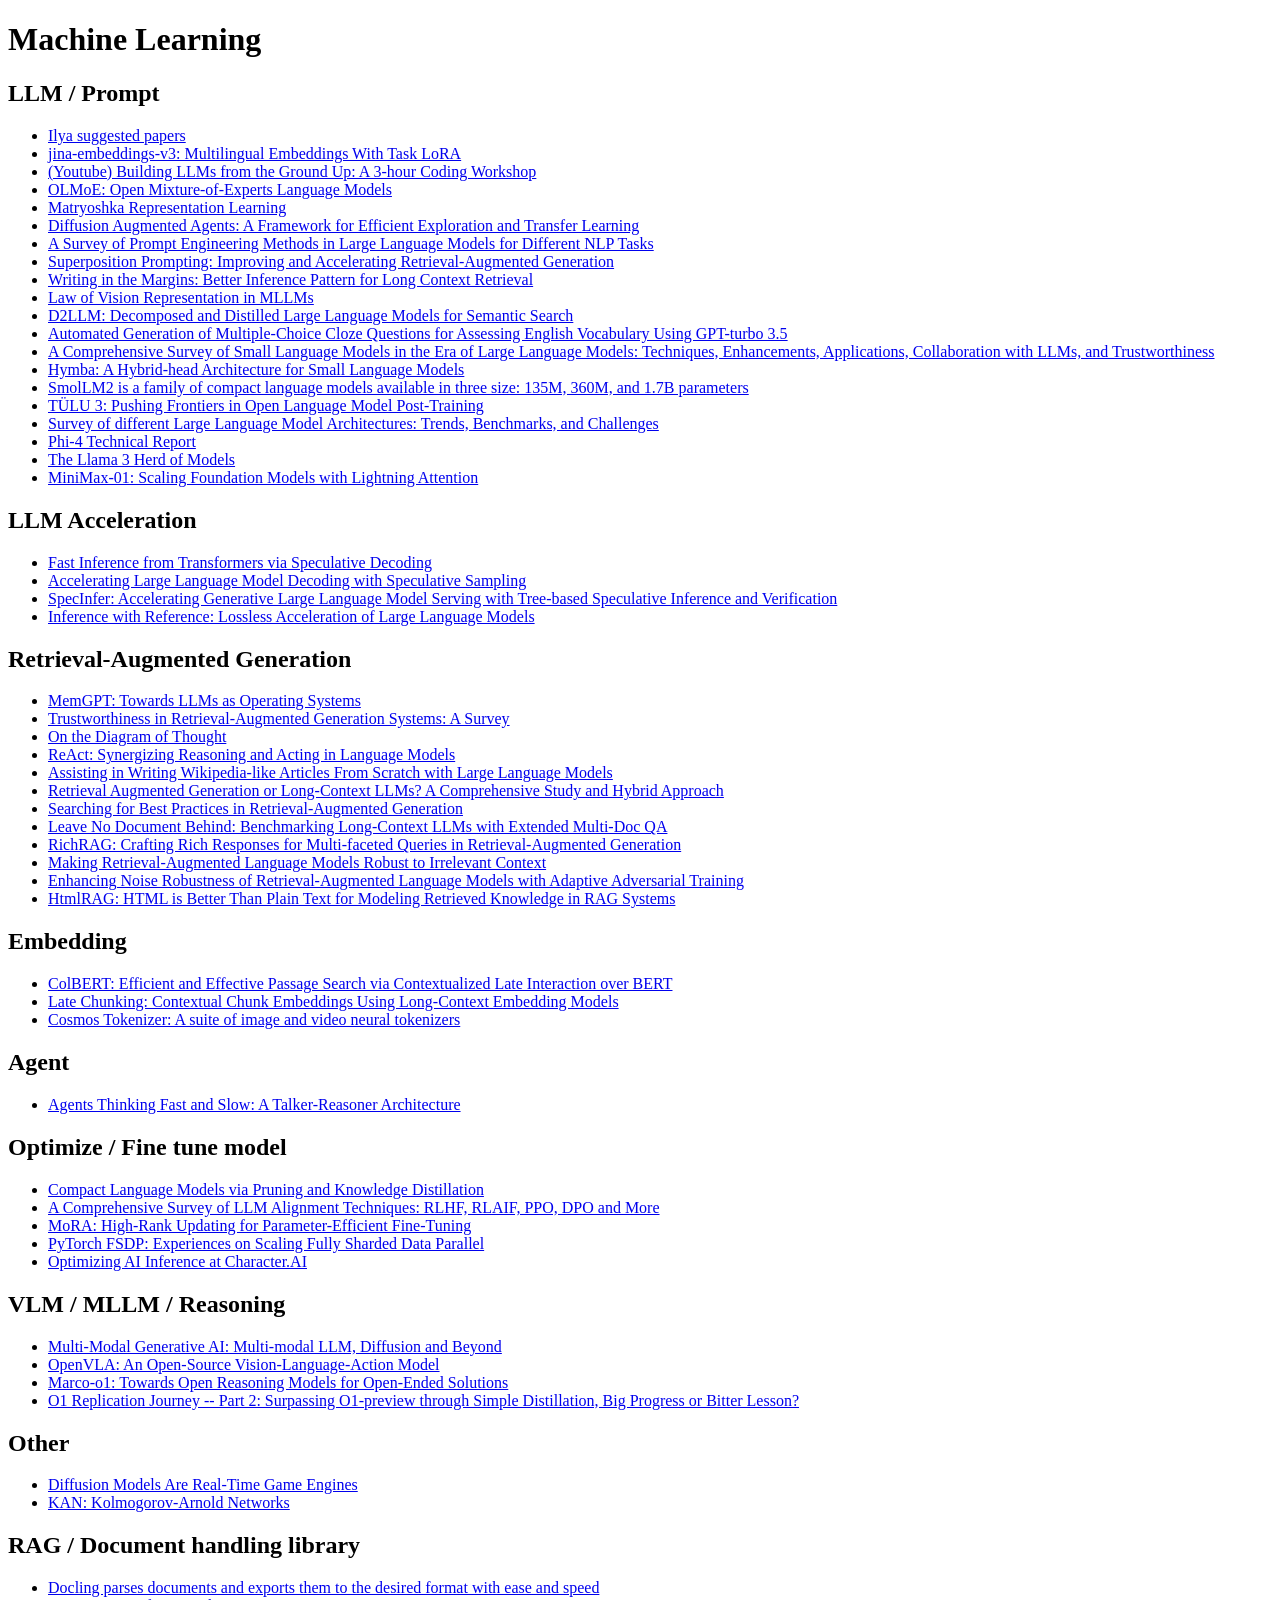
==== index.html @ 099420eb "Update index.html" ====
<!DOCTYPE html>
<html lang="en">
<head>
    <meta charset="UTF-8">
    <meta name="viewport" content="width=device-width, initial-scale=1.0">
    <title>QAM's Learning Materials</title>
</head>
<body>
    <h1>Machine Learning</h1>

    <!-- First Block of List -->
    <div>
        <h2>LLM / Prompt</h2>
        <ul>
            <li><a href="https://arc.net/folder/D0472A20-9C20-4D3F-B145-D2865C0A9FEE" target="_blank">Ilya suggested papers</a></li>
            <li><a href="https://arxiv.org/abs/2409.10173" target="_blank">jina-embeddings-v3: Multilingual Embeddings With Task LoRA</a></li>
            <li><a href="https://www.youtube.com/watch?v=quh7z1q7-uc" target="_blank">(Youtube) Building LLMs from the Ground Up: A 3-hour Coding Workshop</a></li>
            <li><a href="https://arxiv.org/abs/2409.02060" target="_blank">OLMoE: Open Mixture-of-Experts Language Models</a></li>
            <li><a href="https://arxiv.org/abs/2205.13147" target="_blank">Matryoshka Representation Learning</a></li>
            <li><a href="https://arxiv.org/abs/2407.20798" target="_blank">Diffusion Augmented Agents: A Framework for Efficient Exploration and Transfer Learning</a></li>
            <li><a href="https://arxiv.org/abs/2407.12994" target="_blank">A Survey of Prompt Engineering Methods in Large Language Models for Different NLP Tasks</a></li>
            <li><a href="https://arxiv.org/abs/2404.06910" target="_blank">Superposition Prompting: Improving and Accelerating Retrieval-Augmented Generation</a></li>
            <li><a href="https://arxiv.org/abs/2408.14906" target="_blank">Writing in the Margins: Better Inference Pattern for Long Context Retrieval</a></li>
            <li><a href="https://arxiv.org/abs/2408.16357" target="_blank">Law of Vision Representation in MLLMs</a></li>
            <li><a href="https://arxiv.org/abs/2406.17262" target="_blank">D2LLM: Decomposed and Distilled Large Language Models for Semantic Search</a></li>
            <li><a href="https://arxiv.org/abs/2403.02078" target="_blank">Automated Generation of Multiple-Choice Cloze Questions for Assessing English Vocabulary Using GPT-turbo 3.5</a></li>
            <li><a href="https://arxiv.org/abs/2411.03350" target="_blank">A Comprehensive Survey of Small Language Models in the Era of Large Language Models: Techniques, Enhancements, Applications, Collaboration with LLMs, and Trustworthiness</a></li>
            <li><a href="https://arxiv.org/abs/2411.13676" target="_blank">Hymba: A Hybrid-head Architecture for Small Language Models</a></li>
            <li><a href="https://github.com/huggingface/smollm" target="_blank">SmolLM2 is a family of compact language models available in three size: 135M, 360M, and 1.7B parameters</a></li>
            <li><a href="https://allenai.org/papers/tulu-3-report.pdf" target="_blank">TÜLU 3: Pushing Frontiers in Open Language Model Post-Training</a></li>
            <li><a href="https://arxiv.org/abs/2412.03220" target="_blank">Survey of different Large Language Model Architectures: Trends, Benchmarks, and Challenges</a></li>
            <li><a href="https://arxiv.org/abs/2412.08905" target="_blank">Phi-4 Technical Report</a></li>
            <li><a href="https://arxiv.org/abs/2407.21783" target="_blank">The Llama 3 Herd of Models</a></li>
            <li><a href="https://arxiv.org/abs/2501.08313" target="_blank">MiniMax-01: Scaling Foundation Models with Lightning Attention</a></li>
        </ul>
    </div>

    <!-- Block of List -->
    <div>
        <h2>LLM Acceleration</h2>
        <ul>
            <li><a href="https://arxiv.org/abs/2211.17192" target="_blank">Fast Inference from Transformers via Speculative Decoding</a></li>
            <li><a href="https://arxiv.org/abs/2302.01318" target="_blank">Accelerating Large Language Model Decoding with Speculative Sampling</a></li>
            <li><a href="https://arxiv.org/abs/2305.09781" target="_blank">SpecInfer: Accelerating Generative Large Language Model Serving with Tree-based Speculative Inference and Verification</a></li>
            <li><a href="https://arxiv.org/abs/2304.04487" target="_blank">Inference with Reference: Lossless Acceleration of Large Language Models</a></li>
            
        </ul>
    </div>
    
    <!-- Second Block of List -->
    <div>
        <h2>Retrieval-Augmented Generation</h2>
        <ul>
            <li><a href="https://arxiv.org/abs/2310.08560" target="_blank">MemGPT: Towards LLMs as Operating Systems</a></li>
            <li><a href="https://arxiv.org/abs/2409.10102" target="_blank">Trustworthiness in Retrieval-Augmented Generation Systems: A Survey</a></li>
            <li><a href="https://arxiv.org/abs/2409.10038" target="_blank">On the Diagram of Thought</a></li>
            <li><a href="https://arxiv.org/abs/2210.03629" target="_blank">ReAct: Synergizing Reasoning and Acting in Language Models</a></li>
            <li><a href="https://arxiv.org/abs/2402.14207" target="_blank">Assisting in Writing Wikipedia-like Articles From Scratch with Large Language Models</a></li>
            <li><a href="https://arxiv.org/abs/2407.16833" target="_blank">Retrieval Augmented Generation or Long-Context LLMs? A Comprehensive Study and Hybrid Approach</a></li>
            <li><a href="https://arxiv.org/abs/2407.01219" target="_blank">Searching for Best Practices in Retrieval-Augmented Generation</a></li>
            <li><a href="https://arxiv.org/abs/2406.17419" target="_blank">Leave No Document Behind: Benchmarking Long-Context LLMs with Extended Multi-Doc QA</a></li>
            <li><a href="https://arxiv.org/abs/2406.12566" target="_blank">RichRAG: Crafting Rich Responses for Multi-faceted Queries in Retrieval-Augmented Generation</a></li>
            <li><a href="https://arxiv.org/abs/2310.01558" target="_blank">Making Retrieval-Augmented Language Models Robust to Irrelevant Context</a></li>
            <li><a href="https://arxiv.org/abs/2405.20978" target="_blank">Enhancing Noise Robustness of Retrieval-Augmented Language Models with Adaptive Adversarial Training</a></li>
            <li><a href="https://arxiv.org/abs/2411.02959" target="_blank">HtmlRAG: HTML is Better Than Plain Text for Modeling Retrieved Knowledge in RAG Systems</a></li>
        </ul>
    </div>

    <!-- Block of List -->
    <div>
        <h2>Embedding</h2>
        <ul>
            <li><a href="https://arxiv.org/abs/2004.12832" target="_blank">ColBERT: Efficient and Effective Passage Search via Contextualized Late Interaction over BERT</a></li>
            <li><a href="https://arxiv.org/abs/2409.04701" target="_blank">Late Chunking: Contextual Chunk Embeddings Using Long-Context Embedding Models</a></li>
            <li><a href="https://github.com/NVIDIA/Cosmos-Tokenizer?tab=readme-ov-file" target="_blank">Cosmos Tokenizer: A suite of image and video neural tokenizers</a></li>
            
        </ul>
    </div>
    
    <!-- Block of List -->
    <div>
        <h2>Agent</h2>
        <ul>
            <li><a href="https://arxiv.org/abs/2410.08328" target="_blank">Agents Thinking Fast and Slow: A Talker-Reasoner Architecture</a></li>
        </ul>
    </div>

    <!-- Third Block of List -->
    <div>
        <h2>Optimize / Fine tune model</h2>
        <ul>
            <li><a href="https://arxiv.org/abs/2407.14679" target="_blank">Compact Language Models via Pruning and Knowledge Distillation</a></li>
            <li><a href="https://arxiv.org/abs/2407.16216" target="_blank">A Comprehensive Survey of LLM Alignment Techniques: RLHF, RLAIF, PPO, DPO and More</a></li>
            <li><a href="https://arxiv.org/abs/2405.12130" target="_blank">MoRA: High-Rank Updating for Parameter-Efficient Fine-Tuning</a></li>
            <li><a href="https://arxiv.org/abs/2304.11277" target="_blank">PyTorch FSDP: Experiences on Scaling Fully Sharded Data Parallel</a></li>
            <li><a href="https://research.character.ai/optimizing-inference/" target="_blank">Optimizing AI Inference at Character.AI</a></li>
        </ul>
    </div>

    <!-- Fourth Block of List -->
    <div>
        <h2>VLM / MLLM / Reasoning</h2>
        <ul>
            <li><a href="https://arxiv.org/abs/2409.14993" target="_blank">Multi-Modal Generative AI: Multi-modal LLM, Diffusion and Beyond</a></li>
            <li><a href="https://arxiv.org/abs/2406.09246" target="_blank">OpenVLA: An Open-Source Vision-Language-Action Model</a></li>
            <li><a href="https://arxiv.org/abs/2411.14405" target="_blank">Marco-o1: Towards Open Reasoning Models for Open-Ended Solutions</a></li>
            <li><a href="https://arxiv.org/abs/2411.16489" target="_blank">O1 Replication Journey -- Part 2: Surpassing O1-preview through Simple Distillation, Big Progress or Bitter Lesson?</a></li>
        </ul>
    </div>

    <!-- Fifth Block of List -->
    <div>
        <h2>Other</h2>
        <ul>
            <li><a href="https://arxiv.org/abs/2408.14837" target="_blank">Diffusion Models Are Real-Time Game Engines</a></li>
            <li><a href="https://arxiv.org/abs/2404.19756" target="_blank">KAN: Kolmogorov-Arnold Networks</a></li>
        </ul>
    </div>

    <!-- Sixth Block of List -->
    <div>
        <h2>RAG / Document handling library</h2>
        <ul>
            <li><a href="https://github.com/DS4SD/docling?tab=readme-ov-file" target="_blank">Docling parses documents and exports them to the desired format with ease and speed</a></li>
            <li><a href="https://github.com/crewAIInc/crewAI" target="_blank">CrewAI Agent framework</a></li>
        </ul>
    </div>
</body>
</html>
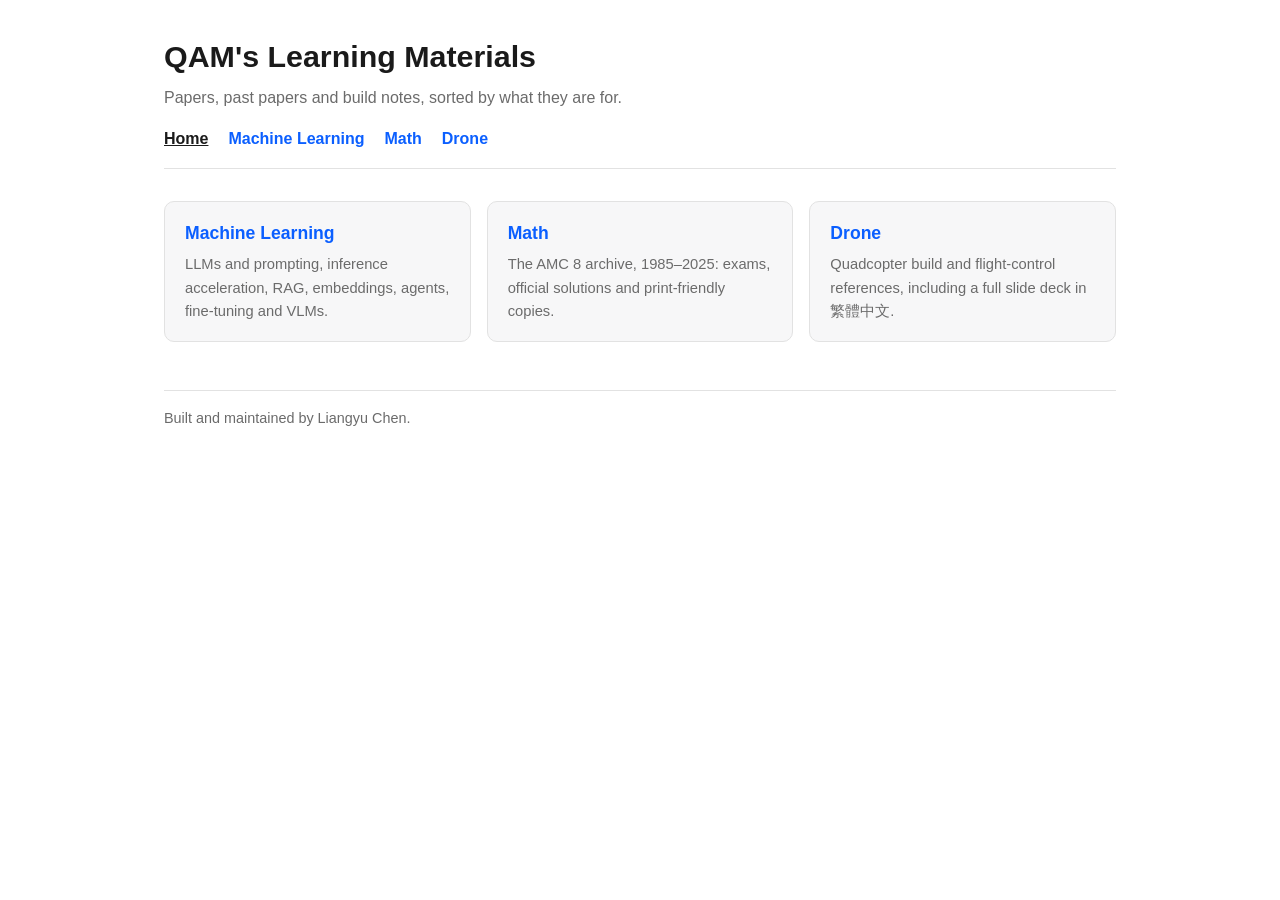
==== commit 5dbb8cf9: "split site into machine learning, math and drone pages index.html becomes a hub linking to three sec" ====
--- a/index.html
+++ b/index.html
@@ -4,126 +4,37 @@
     <meta charset="UTF-8">
     <meta name="viewport" content="width=device-width, initial-scale=1.0">
     <title>QAM's Learning Materials</title>
+    <link rel="stylesheet" href="style.css">
 </head>
 <body>
-    <h1>Machine Learning</h1>
+    <header>
+        <h1>QAM's Learning Materials</h1>
+        <p class="tagline">Papers, past papers and build notes, sorted by what they are for.</p>
+        <nav>
+            <a href="index.html" aria-current="page">Home</a>
+            <a href="ml.html">Machine Learning</a>
+            <a href="math.html">Math</a>
+            <a href="drone.html">Drone</a>
+        </nav>
+    </header>
 
-    <!-- First Block of List -->
-    <div>
-        <h2>LLM / Prompt</h2>
-        <ul>
-            <li><a href="https://arc.net/folder/D0472A20-9C20-4D3F-B145-D2865C0A9FEE" target="_blank">Ilya suggested papers</a></li>
-            <li><a href="https://arxiv.org/abs/2409.10173" target="_blank">jina-embeddings-v3: Multilingual Embeddings With Task LoRA</a></li>
-            <li><a href="https://www.youtube.com/watch?v=quh7z1q7-uc" target="_blank">(Youtube) Building LLMs from the Ground Up: A 3-hour Coding Workshop</a></li>
-            <li><a href="https://arxiv.org/abs/2409.02060" target="_blank">OLMoE: Open Mixture-of-Experts Language Models</a></li>
-            <li><a href="https://arxiv.org/abs/2205.13147" target="_blank">Matryoshka Representation Learning</a></li>
-            <li><a href="https://arxiv.org/abs/2407.20798" target="_blank">Diffusion Augmented Agents: A Framework for Efficient Exploration and Transfer Learning</a></li>
-            <li><a href="https://arxiv.org/abs/2407.12994" target="_blank">A Survey of Prompt Engineering Methods in Large Language Models for Different NLP Tasks</a></li>
-            <li><a href="https://arxiv.org/abs/2404.06910" target="_blank">Superposition Prompting: Improving and Accelerating Retrieval-Augmented Generation</a></li>
-            <li><a href="https://arxiv.org/abs/2408.14906" target="_blank">Writing in the Margins: Better Inference Pattern for Long Context Retrieval</a></li>
-            <li><a href="https://arxiv.org/abs/2408.16357" target="_blank">Law of Vision Representation in MLLMs</a></li>
-            <li><a href="https://arxiv.org/abs/2406.17262" target="_blank">D2LLM: Decomposed and Distilled Large Language Models for Semantic Search</a></li>
-            <li><a href="https://arxiv.org/abs/2403.02078" target="_blank">Automated Generation of Multiple-Choice Cloze Questions for Assessing English Vocabulary Using GPT-turbo 3.5</a></li>
-            <li><a href="https://arxiv.org/abs/2411.03350" target="_blank">A Comprehensive Survey of Small Language Models in the Era of Large Language Models: Techniques, Enhancements, Applications, Collaboration with LLMs, and Trustworthiness</a></li>
-            <li><a href="https://arxiv.org/abs/2411.13676" target="_blank">Hymba: A Hybrid-head Architecture for Small Language Models</a></li>
-            <li><a href="https://github.com/huggingface/smollm" target="_blank">SmolLM2 is a family of compact language models available in three size: 135M, 360M, and 1.7B parameters</a></li>
-            <li><a href="https://allenai.org/papers/tulu-3-report.pdf" target="_blank">TÜLU 3: Pushing Frontiers in Open Language Model Post-Training</a></li>
-            <li><a href="https://arxiv.org/abs/2412.03220" target="_blank">Survey of different Large Language Model Architectures: Trends, Benchmarks, and Challenges</a></li>
-            <li><a href="https://arxiv.org/abs/2412.08905" target="_blank">Phi-4 Technical Report</a></li>
-            <li><a href="https://arxiv.org/abs/2407.21783" target="_blank">The Llama 3 Herd of Models</a></li>
-            <li><a href="https://arxiv.org/abs/2501.08313" target="_blank">MiniMax-01: Scaling Foundation Models with Lightning Attention</a></li>
-        </ul>
+    <div class="cards">
+        <a class="card" href="ml.html">
+            <h3>Machine Learning</h3>
+            <p>LLMs and prompting, inference acceleration, RAG, embeddings, agents, fine-tuning and VLMs.</p>
+        </a>
+        <a class="card" href="math.html">
+            <h3>Math</h3>
+            <p>The AMC 8 archive, 1985&ndash;2025: exams, official solutions and print-friendly copies.</p>
+        </a>
+        <a class="card" href="drone.html">
+            <h3>Drone</h3>
+            <p>Quadcopter build and flight-control references, including a full slide deck in 繁體中文.</p>
+        </a>
     </div>
 
-    <!-- Block of List -->
-    <div>
-        <h2>LLM Acceleration</h2>
-        <ul>
-            <li><a href="https://arxiv.org/abs/2211.17192" target="_blank">Fast Inference from Transformers via Speculative Decoding</a></li>
-            <li><a href="https://arxiv.org/abs/2302.01318" target="_blank">Accelerating Large Language Model Decoding with Speculative Sampling</a></li>
-            <li><a href="https://arxiv.org/abs/2305.09781" target="_blank">SpecInfer: Accelerating Generative Large Language Model Serving with Tree-based Speculative Inference and Verification</a></li>
-            <li><a href="https://arxiv.org/abs/2304.04487" target="_blank">Inference with Reference: Lossless Acceleration of Large Language Models</a></li>
-            
-        </ul>
-    </div>
-    
-    <!-- Second Block of List -->
-    <div>
-        <h2>Retrieval-Augmented Generation</h2>
-        <ul>
-            <li><a href="https://arxiv.org/abs/2310.08560" target="_blank">MemGPT: Towards LLMs as Operating Systems</a></li>
-            <li><a href="https://arxiv.org/abs/2409.10102" target="_blank">Trustworthiness in Retrieval-Augmented Generation Systems: A Survey</a></li>
-            <li><a href="https://arxiv.org/abs/2409.10038" target="_blank">On the Diagram of Thought</a></li>
-            <li><a href="https://arxiv.org/abs/2210.03629" target="_blank">ReAct: Synergizing Reasoning and Acting in Language Models</a></li>
-            <li><a href="https://arxiv.org/abs/2402.14207" target="_blank">Assisting in Writing Wikipedia-like Articles From Scratch with Large Language Models</a></li>
-            <li><a href="https://arxiv.org/abs/2407.16833" target="_blank">Retrieval Augmented Generation or Long-Context LLMs? A Comprehensive Study and Hybrid Approach</a></li>
-            <li><a href="https://arxiv.org/abs/2407.01219" target="_blank">Searching for Best Practices in Retrieval-Augmented Generation</a></li>
-            <li><a href="https://arxiv.org/abs/2406.17419" target="_blank">Leave No Document Behind: Benchmarking Long-Context LLMs with Extended Multi-Doc QA</a></li>
-            <li><a href="https://arxiv.org/abs/2406.12566" target="_blank">RichRAG: Crafting Rich Responses for Multi-faceted Queries in Retrieval-Augmented Generation</a></li>
-            <li><a href="https://arxiv.org/abs/2310.01558" target="_blank">Making Retrieval-Augmented Language Models Robust to Irrelevant Context</a></li>
-            <li><a href="https://arxiv.org/abs/2405.20978" target="_blank">Enhancing Noise Robustness of Retrieval-Augmented Language Models with Adaptive Adversarial Training</a></li>
-            <li><a href="https://arxiv.org/abs/2411.02959" target="_blank">HtmlRAG: HTML is Better Than Plain Text for Modeling Retrieved Knowledge in RAG Systems</a></li>
-        </ul>
-    </div>
-
-    <!-- Block of List -->
-    <div>
-        <h2>Embedding</h2>
-        <ul>
-            <li><a href="https://arxiv.org/abs/2004.12832" target="_blank">ColBERT: Efficient and Effective Passage Search via Contextualized Late Interaction over BERT</a></li>
-            <li><a href="https://arxiv.org/abs/2409.04701" target="_blank">Late Chunking: Contextual Chunk Embeddings Using Long-Context Embedding Models</a></li>
-            <li><a href="https://github.com/NVIDIA/Cosmos-Tokenizer?tab=readme-ov-file" target="_blank">Cosmos Tokenizer: A suite of image and video neural tokenizers</a></li>
-            
-        </ul>
-    </div>
-    
-    <!-- Block of List -->
-    <div>
-        <h2>Agent</h2>
-        <ul>
-            <li><a href="https://arxiv.org/abs/2410.08328" target="_blank">Agents Thinking Fast and Slow: A Talker-Reasoner Architecture</a></li>
-        </ul>
-    </div>
-
-    <!-- Third Block of List -->
-    <div>
-        <h2>Optimize / Fine tune model</h2>
-        <ul>
-            <li><a href="https://arxiv.org/abs/2407.14679" target="_blank">Compact Language Models via Pruning and Knowledge Distillation</a></li>
-            <li><a href="https://arxiv.org/abs/2407.16216" target="_blank">A Comprehensive Survey of LLM Alignment Techniques: RLHF, RLAIF, PPO, DPO and More</a></li>
-            <li><a href="https://arxiv.org/abs/2405.12130" target="_blank">MoRA: High-Rank Updating for Parameter-Efficient Fine-Tuning</a></li>
-            <li><a href="https://arxiv.org/abs/2304.11277" target="_blank">PyTorch FSDP: Experiences on Scaling Fully Sharded Data Parallel</a></li>
-            <li><a href="https://research.character.ai/optimizing-inference/" target="_blank">Optimizing AI Inference at Character.AI</a></li>
-        </ul>
-    </div>
-
-    <!-- Fourth Block of List -->
-    <div>
-        <h2>VLM / MLLM / Reasoning</h2>
-        <ul>
-            <li><a href="https://arxiv.org/abs/2409.14993" target="_blank">Multi-Modal Generative AI: Multi-modal LLM, Diffusion and Beyond</a></li>
-            <li><a href="https://arxiv.org/abs/2406.09246" target="_blank">OpenVLA: An Open-Source Vision-Language-Action Model</a></li>
-            <li><a href="https://arxiv.org/abs/2411.14405" target="_blank">Marco-o1: Towards Open Reasoning Models for Open-Ended Solutions</a></li>
-            <li><a href="https://arxiv.org/abs/2411.16489" target="_blank">O1 Replication Journey -- Part 2: Surpassing O1-preview through Simple Distillation, Big Progress or Bitter Lesson?</a></li>
-        </ul>
-    </div>
-
-    <!-- Fifth Block of List -->
-    <div>
-        <h2>Other</h2>
-        <ul>
-            <li><a href="https://arxiv.org/abs/2408.14837" target="_blank">Diffusion Models Are Real-Time Game Engines</a></li>
-            <li><a href="https://arxiv.org/abs/2404.19756" target="_blank">KAN: Kolmogorov-Arnold Networks</a></li>
-        </ul>
-    </div>
-
-    <!-- Sixth Block of List -->
-    <div>
-        <h2>RAG / Document handling library</h2>
-        <ul>
-            <li><a href="https://github.com/DS4SD/docling?tab=readme-ov-file" target="_blank">Docling parses documents and exports them to the desired format with ease and speed</a></li>
-            <li><a href="https://github.com/crewAIInc/crewAI" target="_blank">CrewAI Agent framework</a></li>
-        </ul>
-    </div>
+    <footer>
+        Built and maintained by Liangyu Chen.
+    </footer>
 </body>
 </html>
--- a/style.css
+++ b/style.css
@@ -0,0 +1,77 @@
+:root {
+    --bg: #ffffff;
+    --fg: #1a1a1a;
+    --muted: #6b6b6b;
+    --link: #0b5fff;
+    --border: #e2e2e2;
+    --card: #f7f7f8;
+}
+
+@media (prefers-color-scheme: dark) {
+    :root {
+        --bg: #16181c;
+        --fg: #e8e8ea;
+        --muted: #9a9aa2;
+        --link: #6ea8ff;
+        --border: #2c2f36;
+        --card: #1e2126;
+    }
+}
+
+* { box-sizing: border-box; }
+
+body {
+    margin: 0 auto;
+    padding: 2rem 1.25rem 4rem;
+    max-width: 62rem;
+    background: var(--bg);
+    color: var(--fg);
+    font: 16px/1.6 -apple-system, BlinkMacSystemFont, "Segoe UI", "Helvetica Neue",
+          "PingFang TC", "Microsoft JhengHei", Arial, sans-serif;
+}
+
+a { color: var(--link); }
+a:hover { text-decoration: none; }
+
+header { border-bottom: 1px solid var(--border); margin-bottom: 2rem; }
+header h1 { margin: 0 0 .25rem; font-size: 1.9rem; }
+header p.tagline { margin: 0 0 1rem; color: var(--muted); }
+
+nav { margin: 0 0 1rem; display: flex; flex-wrap: wrap; gap: .5rem 1.25rem; }
+nav a { text-decoration: none; font-weight: 600; }
+nav a[aria-current="page"] { color: var(--fg); text-decoration: underline; }
+
+h2 {
+    margin: 2.25rem 0 .5rem;
+    font-size: 1.2rem;
+    border-bottom: 1px solid var(--border);
+    padding-bottom: .3rem;
+}
+
+ul { padding-left: 1.25rem; }
+li { margin: .3rem 0; }
+
+.cards { display: grid; gap: 1rem; grid-template-columns: repeat(auto-fit, minmax(16rem, 1fr)); }
+.card {
+    display: block;
+    padding: 1.1rem 1.25rem;
+    background: var(--card);
+    border: 1px solid var(--border);
+    border-radius: 10px;
+    text-decoration: none;
+    color: inherit;
+}
+.card:hover { border-color: var(--link); }
+.card h3 { margin: 0 0 .35rem; font-size: 1.1rem; color: var(--link); }
+.card p { margin: 0; color: var(--muted); font-size: .92rem; }
+
+.table-wrap { overflow-x: auto; }
+table { border-collapse: collapse; width: 100%; font-size: .95rem; }
+th, td { text-align: left; padding: .4rem .75rem; border-bottom: 1px solid var(--border); }
+th { color: var(--muted); font-weight: 600; }
+td.year { font-variant-numeric: tabular-nums; white-space: nowrap; }
+td.none { color: var(--muted); }
+
+footer { margin-top: 3rem; padding-top: 1rem; border-top: 1px solid var(--border); color: var(--muted); font-size: .9rem; }
+
+.muted { color: var(--muted); font-size: .85em; }
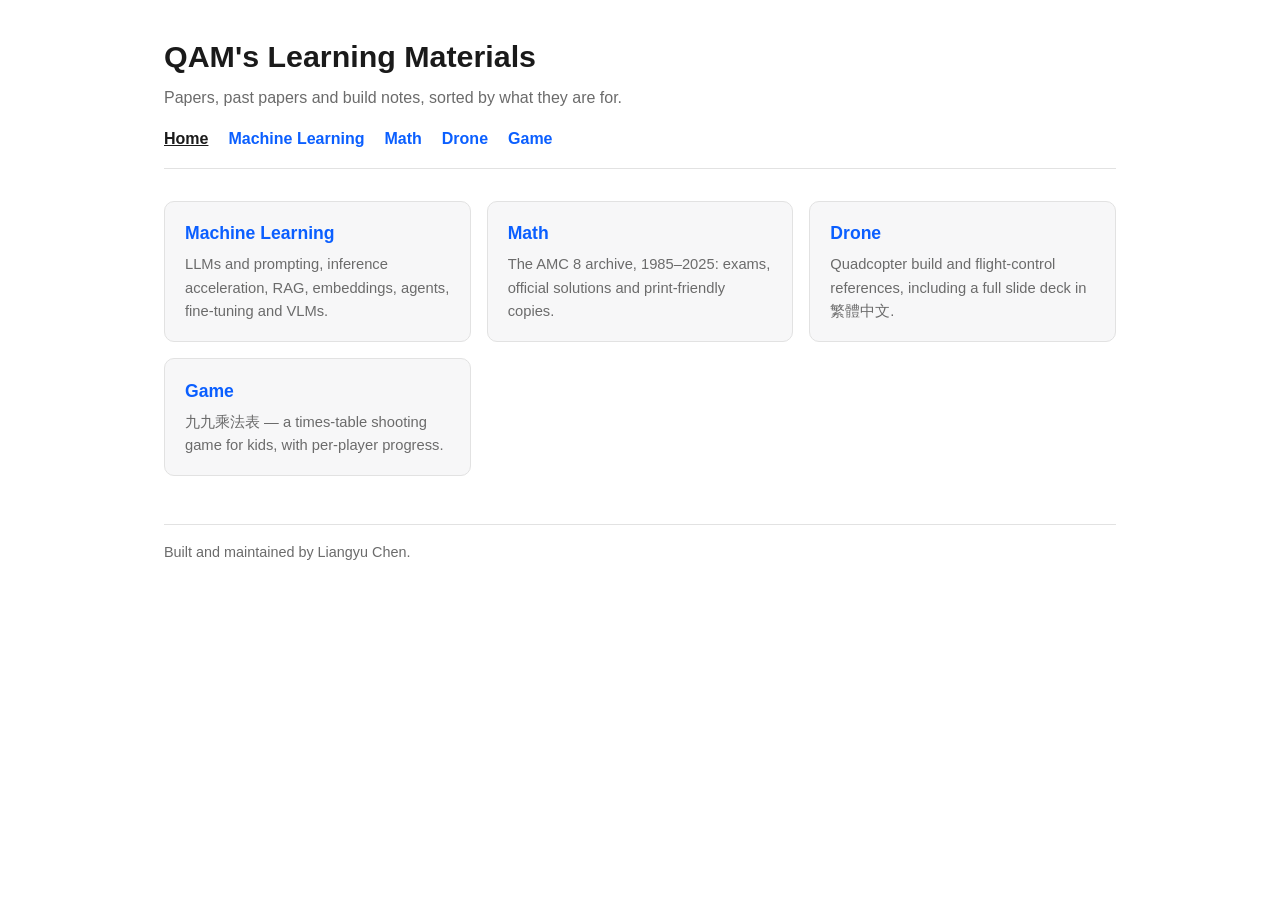
==== commit 80736455: "add 九九乘法表 game for kids A self-contained times-table page: a teach mode that shows each table as ski" ====
--- a/index.html
+++ b/index.html
@@ -15,6 +15,7 @@
             <a href="ml.html">Machine Learning</a>
             <a href="math.html">Math</a>
             <a href="drone.html">Drone</a>
+            <a href="game.html">Game</a>
         </nav>
     </header>
 
@@ -31,6 +32,10 @@
             <h3>Drone</h3>
             <p>Quadcopter build and flight-control references, including a full slide deck in 繁體中文.</p>
         </a>
+        <a class="card" href="game.html">
+            <h3>Game</h3>
+            <p>九九乘法表 &mdash; a times-table shooting game for kids, with per-player progress.</p>
+        </a>
     </div>
 
     <footer>
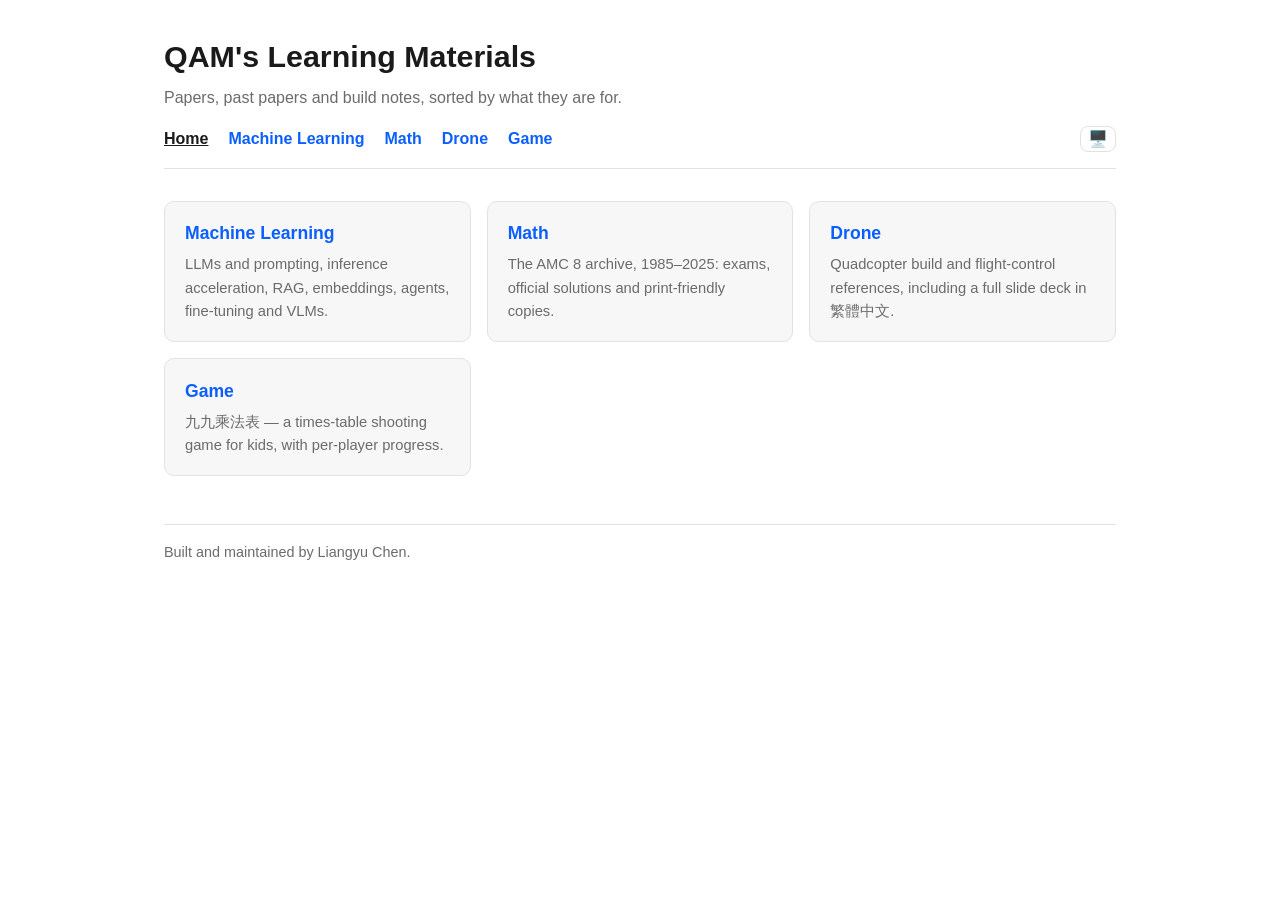
==== commit d017b855: "add light / dark / system theme toggle The pages only followed prefers-color-scheme, so a reader cou" ====
--- a/index.html
+++ b/index.html
@@ -5,6 +5,7 @@
     <meta name="viewport" content="width=device-width, initial-scale=1.0">
     <title>QAM's Learning Materials</title>
     <link rel="stylesheet" href="style.css">
+    <script src="theme.js"></script>
 </head>
 <body>
     <header>
@@ -16,6 +17,7 @@
             <a href="math.html">Math</a>
             <a href="drone.html">Drone</a>
             <a href="game.html">Game</a>
+            <button type="button" id="theme-toggle" class="theme-btn">🖥️</button>
         </nav>
     </header>
 
--- a/style.css
+++ b/style.css
@@ -1,4 +1,8 @@
+/* Light is the base palette. The dark values are repeated twice on purpose:
+   once for "follow the system" (skipped when the reader forced light), and
+   once for "the reader forced dark", so the toggle wins in both directions. */
 :root {
+    color-scheme: light;
     --bg: #ffffff;
     --fg: #1a1a1a;
     --muted: #6b6b6b;
@@ -8,7 +12,8 @@
 }
 
 @media (prefers-color-scheme: dark) {
-    :root {
+    :root:not([data-theme="light"]) {
+        color-scheme: dark;
         --bg: #16181c;
         --fg: #e8e8ea;
         --muted: #9a9aa2;
@@ -16,6 +21,16 @@
         --border: #2c2f36;
         --card: #1e2126;
     }
+}
+
+:root[data-theme="dark"] {
+    color-scheme: dark;
+    --bg: #16181c;
+    --fg: #e8e8ea;
+    --muted: #9a9aa2;
+    --link: #6ea8ff;
+    --border: #2c2f36;
+    --card: #1e2126;
 }
 
 * { box-sizing: border-box; }
@@ -40,6 +55,18 @@
 nav { margin: 0 0 1rem; display: flex; flex-wrap: wrap; gap: .5rem 1.25rem; }
 nav a { text-decoration: none; font-weight: 600; }
 nav a[aria-current="page"] { color: var(--fg); text-decoration: underline; }
+nav .theme-btn {
+    margin-left: auto;
+    font: inherit;
+    line-height: 1;
+    padding: .15rem .45rem;
+    cursor: pointer;
+    background: transparent;
+    border: 1px solid var(--border);
+    border-radius: 8px;
+    color: inherit;
+}
+nav .theme-btn:hover { border-color: var(--link); }
 
 h2 {
     margin: 2.25rem 0 .5rem;
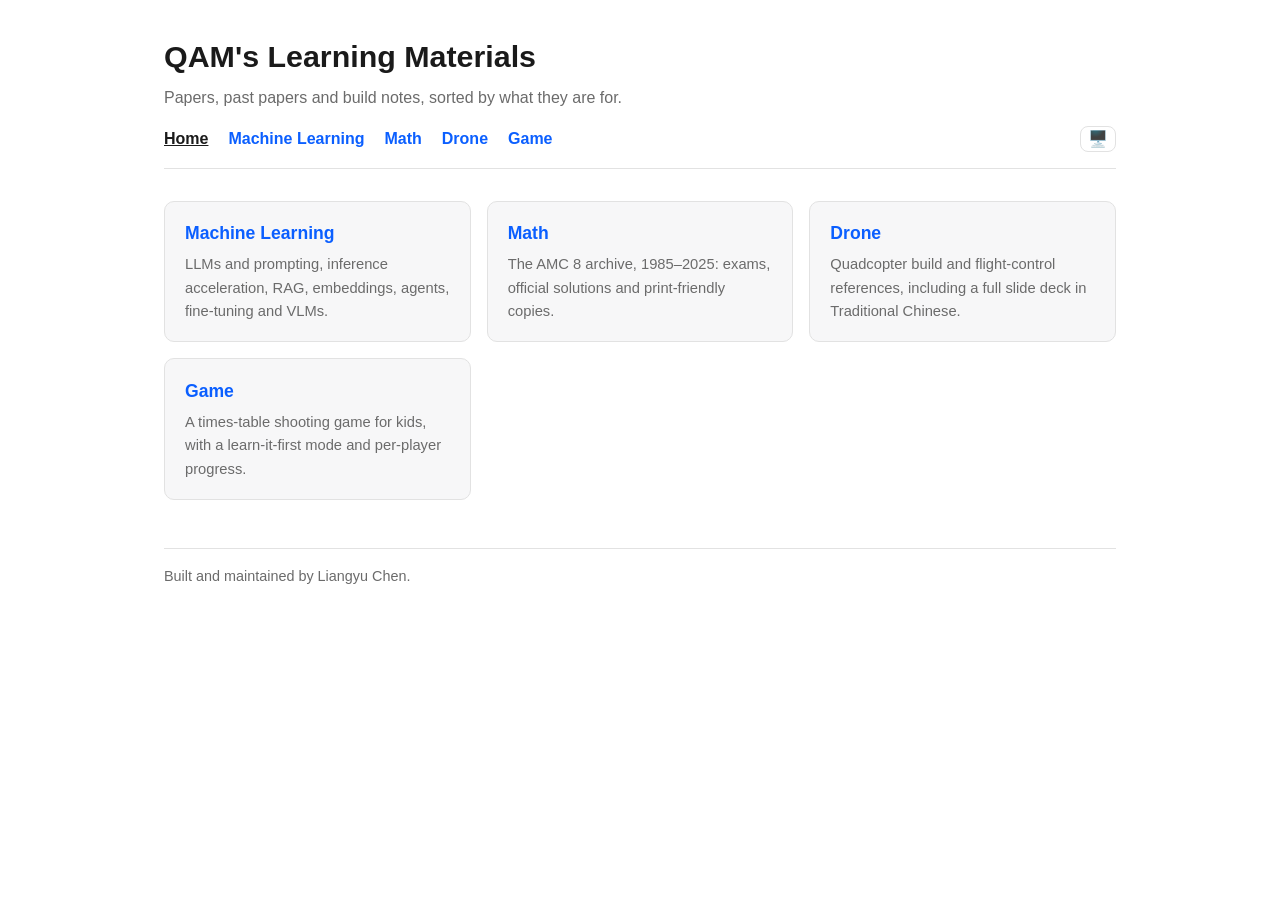
==== commit 0324b07b: "make the interface English throughout The game shipped with a Traditional Chinese interface. Every s" ====
--- a/index.html
+++ b/index.html
@@ -32,11 +32,11 @@
         </a>
         <a class="card" href="drone.html">
             <h3>Drone</h3>
-            <p>Quadcopter build and flight-control references, including a full slide deck in 繁體中文.</p>
+            <p>Quadcopter build and flight-control references, including a full slide deck in Traditional Chinese.</p>
         </a>
         <a class="card" href="game.html">
             <h3>Game</h3>
-            <p>九九乘法表 &mdash; a times-table shooting game for kids, with per-player progress.</p>
+            <p>A times-table shooting game for kids, with a learn-it-first mode and per-player progress.</p>
         </a>
     </div>
 
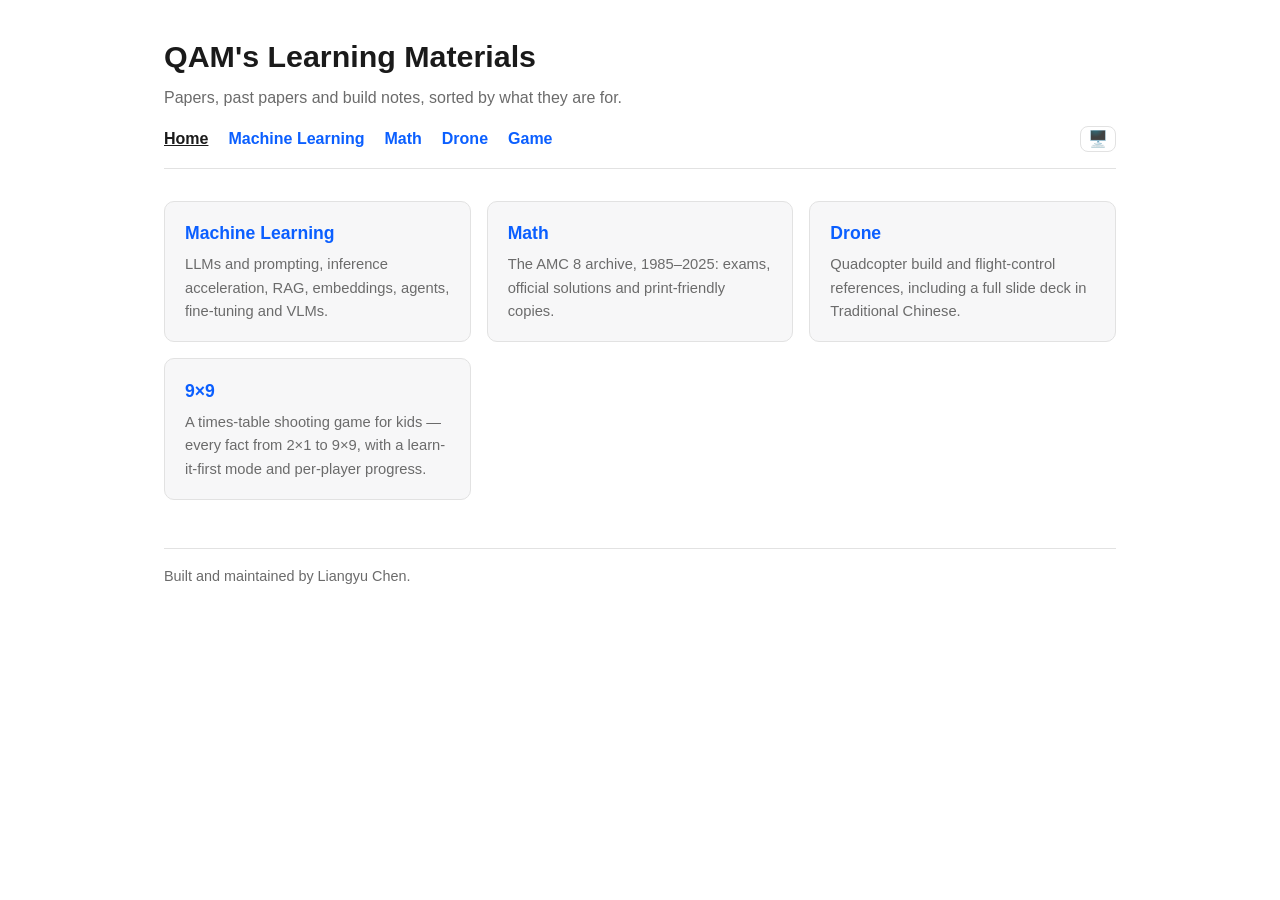
==== commit 90f497cf: "make mastery reachable, and stop the round list running the page The grid was honest and discouragin" ====
--- a/index.html
+++ b/index.html
@@ -4,8 +4,8 @@
     <meta charset="UTF-8">
     <meta name="viewport" content="width=device-width, initial-scale=1.0">
     <title>QAM's Learning Materials</title>
-    <link rel="stylesheet" href="style.css">
-    <script src="theme.js"></script>
+    <link rel="stylesheet" href="style.css?v=2">
+    <script src="theme.js?v=2"></script>
 </head>
 <body>
     <header>
@@ -35,8 +35,8 @@
             <p>Quadcopter build and flight-control references, including a full slide deck in Traditional Chinese.</p>
         </a>
         <a class="card" href="game.html">
-            <h3>Game</h3>
-            <p>A times-table shooting game for kids, with a learn-it-first mode and per-player progress.</p>
+            <h3>9×9</h3>
+            <p>A times-table shooting game for kids — every fact from 2×1 to 9×9, with a learn-it-first mode and per-player progress.</p>
         </a>
     </div>
 
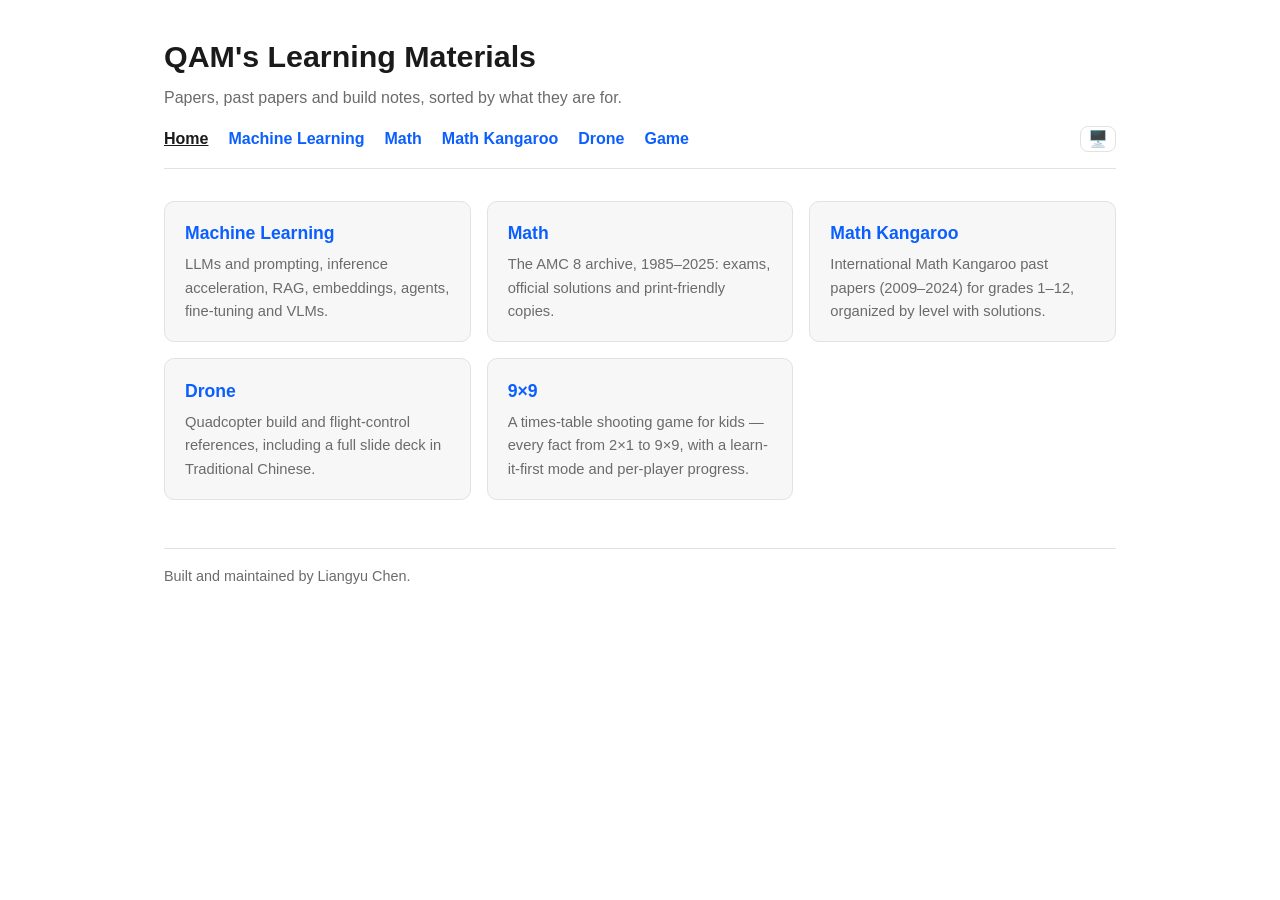
==== commit b7db757b: "feat: add Math Kangaroo tab with past papers (2009-2024) - Create math-kangaroo.html page with organ" ====
--- a/index.html
+++ b/index.html
@@ -15,6 +15,7 @@
             <a href="index.html" aria-current="page">Home</a>
             <a href="ml.html">Machine Learning</a>
             <a href="math.html">Math</a>
+            <a href="math-kangaroo.html">Math Kangaroo</a>
             <a href="drone.html">Drone</a>
             <a href="game.html">Game</a>
             <button type="button" id="theme-toggle" class="theme-btn">🖥️</button>
@@ -29,6 +30,10 @@
         <a class="card" href="math.html">
             <h3>Math</h3>
             <p>The AMC 8 archive, 1985&ndash;2025: exams, official solutions and print-friendly copies.</p>
+        </a>
+        <a class="card" href="math-kangaroo.html">
+            <h3>Math Kangaroo</h3>
+            <p>International Math Kangaroo past papers (2009–2024) for grades 1–12, organized by level with solutions.</p>
         </a>
         <a class="card" href="drone.html">
             <h3>Drone</h3>
